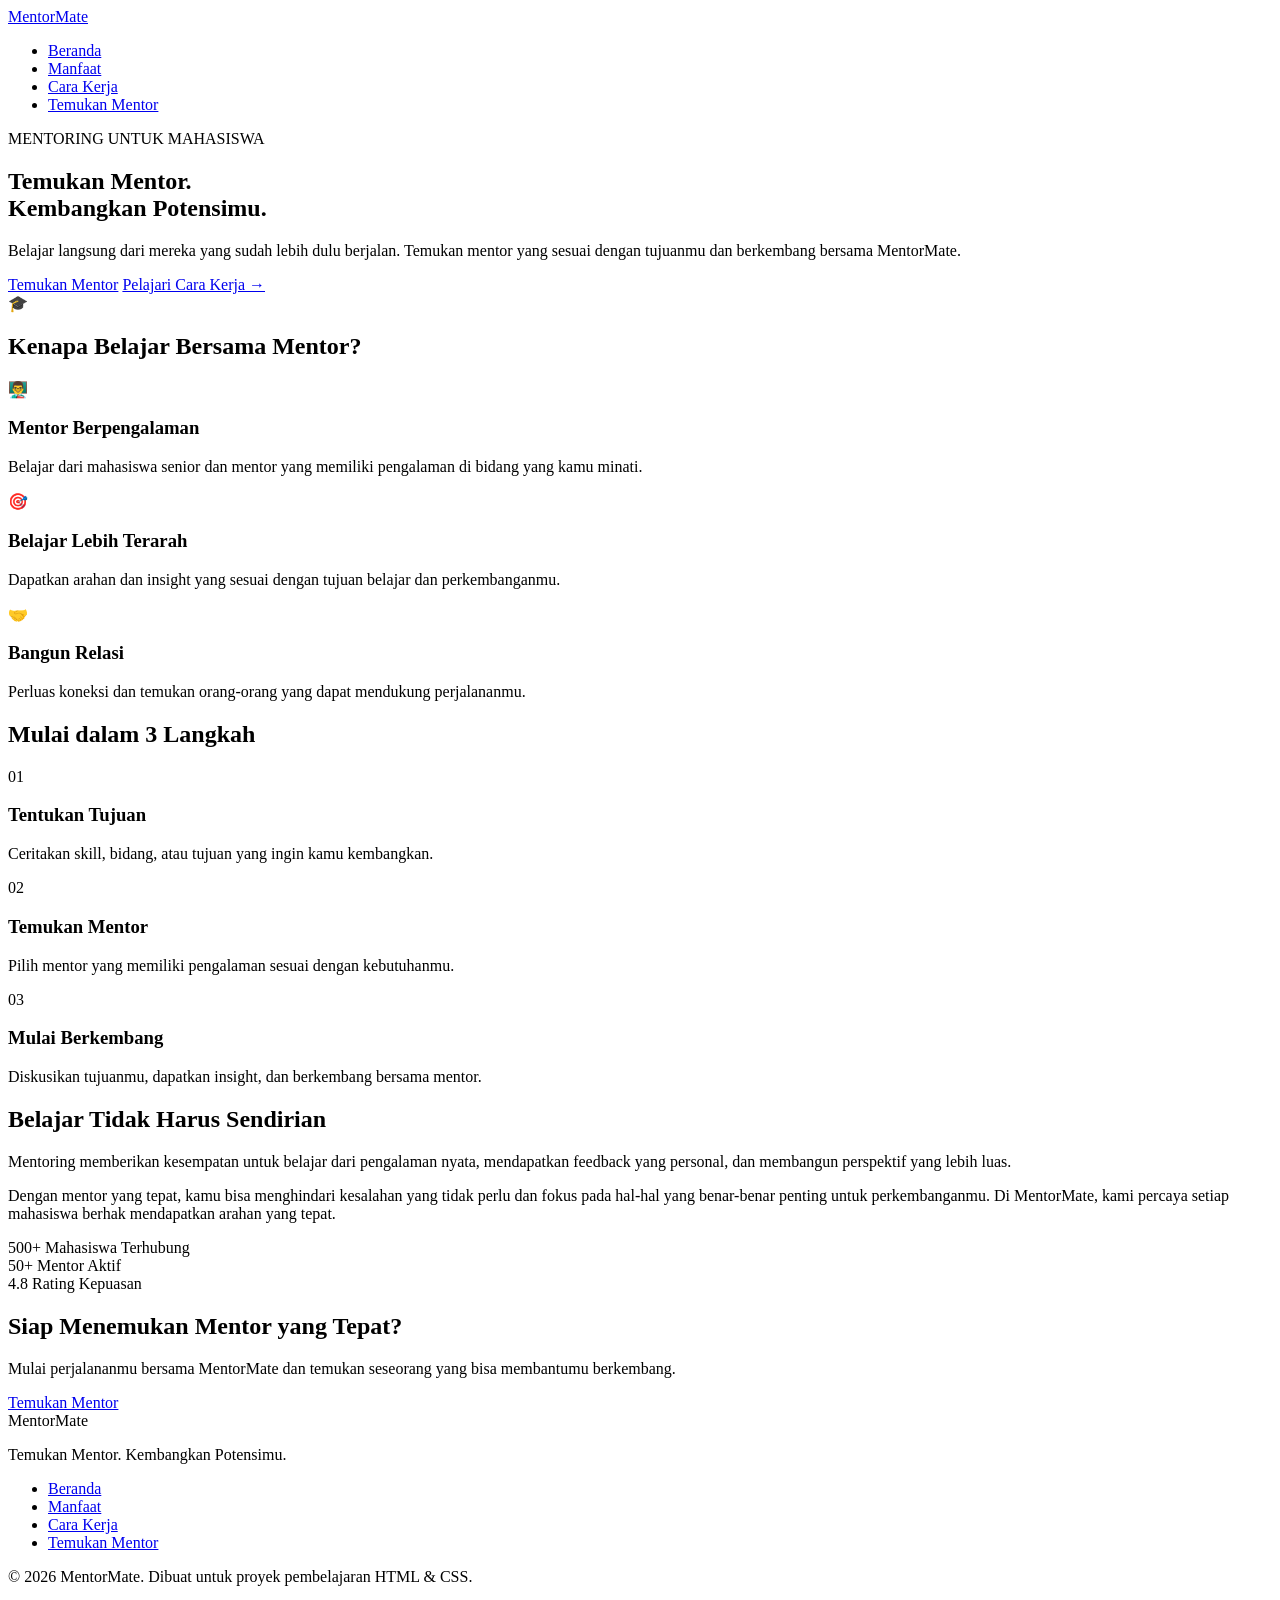
==== mini-project/index.html @ 6e2c063e "feat(mini-project): membuat skeleton" ====
<!DOCTYPE html>
<html lang="id">
<head>
    <meta charset="UTF-8">
    <meta name="viewport" content="width=device-width, initial-scale=1.0">
    <meta name="description" content="MentorMate — Program mentoring mahasiswa. Temukan mentor yang sesuai dengan kebutuhanmu untuk pengembangan akademik, skill, dan karier.">
    <title>MentorMate — Temukan Mentor. Kembangkan Potensimu.</title>
    <link rel="stylesheet" href="css/style.css">
</head>
<body>

    <!-- ==================== Header & Navigation ==================== -->
    <header class="header">
        <nav class="container nav" aria-label="Navigasi utama">
            <a href="#home" class="nav-logo">MentorMate</a>
            <ul class="nav-links">
                <li><a href="#home" class="nav-link">Beranda</a></li>
                <li><a href="#benefits" class="nav-link">Manfaat</a></li>
                <li><a href="#how-it-works" class="nav-link">Cara Kerja</a></li>
                <li><a href="#cta" class="nav-cta">Temukan Mentor</a></li>
            </ul>
        </nav>
    </header>

    <main>

        <!-- ==================== Hero Section ==================== -->
        <section id="home" class="hero">
            <div class="container hero-inner">
                <div class="hero-text">
                    <span class="eyebrow">MENTORING UNTUK MAHASISWA</span>
                    <h1>Temukan Mentor.<br>Kembangkan Potensimu.</h1>
                    <p class="hero-desc">Belajar langsung dari mereka yang sudah lebih dulu berjalan. Temukan mentor yang sesuai dengan tujuanmu dan berkembang bersama MentorMate.</p>
                    <div class="hero-actions">
                        <a href="#cta" class="btn btn-primary">Temukan Mentor</a>
                        <a href="#how-it-works" class="link-arrow">Pelajari Cara Kerja &rarr;</a>
                    </div>
                </div>
                <div class="hero-visual" aria-hidden="true">
                    <div class="hero-illust">
                        <div class="illust-circle illust-circle--lg"></div>
                        <div class="illust-circle illust-circle--md"></div>
                        <div class="illust-circle illust-circle--sm"></div>
                        <span class="illust-emoji">🎓</span>
                    </div>
                </div>
            </div>
        </section>

        <!-- ==================== Benefits Section ==================== -->
        <section id="benefits" class="section benefits">
            <div class="container">
                <h2 class="section-title">Kenapa Belajar Bersama Mentor?</h2>
                <div class="benefits-cards">
                    <article class="card">
                        <span class="card-icon" aria-hidden="true">👨‍🏫</span>
                        <h3 class="card-title">Mentor Berpengalaman</h3>
                        <p class="card-desc">Belajar dari mahasiswa senior dan mentor yang memiliki pengalaman di bidang yang kamu minati.</p>
                    </article>
                    <article class="card">
                        <span class="card-icon" aria-hidden="true">🎯</span>
                        <h3 class="card-title">Belajar Lebih Terarah</h3>
                        <p class="card-desc">Dapatkan arahan dan insight yang sesuai dengan tujuan belajar dan perkembanganmu.</p>
                    </article>
                    <article class="card">
                        <span class="card-icon" aria-hidden="true">🤝</span>
                        <h3 class="card-title">Bangun Relasi</h3>
                        <p class="card-desc">Perluas koneksi dan temukan orang-orang yang dapat mendukung perjalananmu.</p>
                    </article>
                </div>
            </div>
        </section>

        <!-- ==================== How It Works Section ==================== -->
        <section id="how-it-works" class="section how-it-works">
            <div class="container">
                <h2 class="section-title">Mulai dalam 3 Langkah</h2>
                <div class="steps">
                    <div class="step">
                        <span class="step-number" aria-hidden="true">01</span>
                        <h3 class="step-title">Tentukan Tujuan</h3>
                        <p class="step-desc">Ceritakan skill, bidang, atau tujuan yang ingin kamu kembangkan.</p>
                    </div>
                    <div class="step">
                        <span class="step-number" aria-hidden="true">02</span>
                        <h3 class="step-title">Temukan Mentor</h3>
                        <p class="step-desc">Pilih mentor yang memiliki pengalaman sesuai dengan kebutuhanmu.</p>
                    </div>
                    <div class="step">
                        <span class="step-number" aria-hidden="true">03</span>
                        <h3 class="step-title">Mulai Berkembang</h3>
                        <p class="step-desc">Diskusikan tujuanmu, dapatkan insight, dan berkembang bersama mentor.</p>
                    </div>
                </div>
            </div>
        </section>

        <!-- ==================== Why Mentoring Section ==================== -->
        <section id="why-mentoring" class="section why-mentoring">
            <div class="container why-mentoring-inner">
                <div class="why-mentoring-text">
                    <h2>Belajar Tidak Harus Sendirian</h2>
                    <p>Mentoring memberikan kesempatan untuk belajar dari pengalaman nyata, mendapatkan feedback yang personal, dan membangun perspektif yang lebih luas.</p>
                    <p>Dengan mentor yang tepat, kamu bisa menghindari kesalahan yang tidak perlu dan fokus pada hal-hal yang benar-benar penting untuk perkembanganmu. Di MentorMate, kami percaya setiap mahasiswa berhak mendapatkan arahan yang tepat.</p>
                </div>
                <div class="why-mentoring-stats">
                    <div class="stat">
                        <span class="stat-number">500+</span>
                        <span class="stat-label">Mahasiswa Terhubung</span>
                    </div>
                    <div class="stat">
                        <span class="stat-number">50+</span>
                        <span class="stat-label">Mentor Aktif</span>
                    </div>
                    <div class="stat">
                        <span class="stat-number">4.8</span>
                        <span class="stat-label">Rating Kepuasan</span>
                    </div>
                </div>
            </div>
        </section>

        <!-- ==================== CTA Section ==================== -->
        <section id="cta" class="section cta-section">
            <div class="container cta-inner">
                <h2 class="section-title">Siap Menemukan Mentor yang Tepat?</h2>
                <p class="cta-desc">Mulai perjalananmu bersama MentorMate dan temukan seseorang yang bisa membantumu berkembang.</p>
                <a href="#home" class="btn btn-primary btn-lg">Temukan Mentor</a>
            </div>
        </section>

    </main>

    <!-- ==================== Footer ==================== -->
    <footer class="footer">
        <div class="container footer-inner">
            <div class="footer-brand">
                <span class="footer-logo">MentorMate</span>
                <p class="footer-tagline">Temukan Mentor. Kembangkan Potensimu.</p>
            </div>
            <nav class="footer-nav" aria-label="Navigasi footer">
                <ul class="footer-links">
                    <li><a href="#home">Beranda</a></li>
                    <li><a href="#benefits">Manfaat</a></li>
                    <li><a href="#how-it-works">Cara Kerja</a></li>
                    <li><a href="#cta">Temukan Mentor</a></li>
                </ul>
            </nav>
            <p class="footer-copyright">&copy; 2026 MentorMate. Dibuat untuk proyek pembelajaran HTML &amp; CSS.</p>
        </div>
    </footer>

</body>
</html>
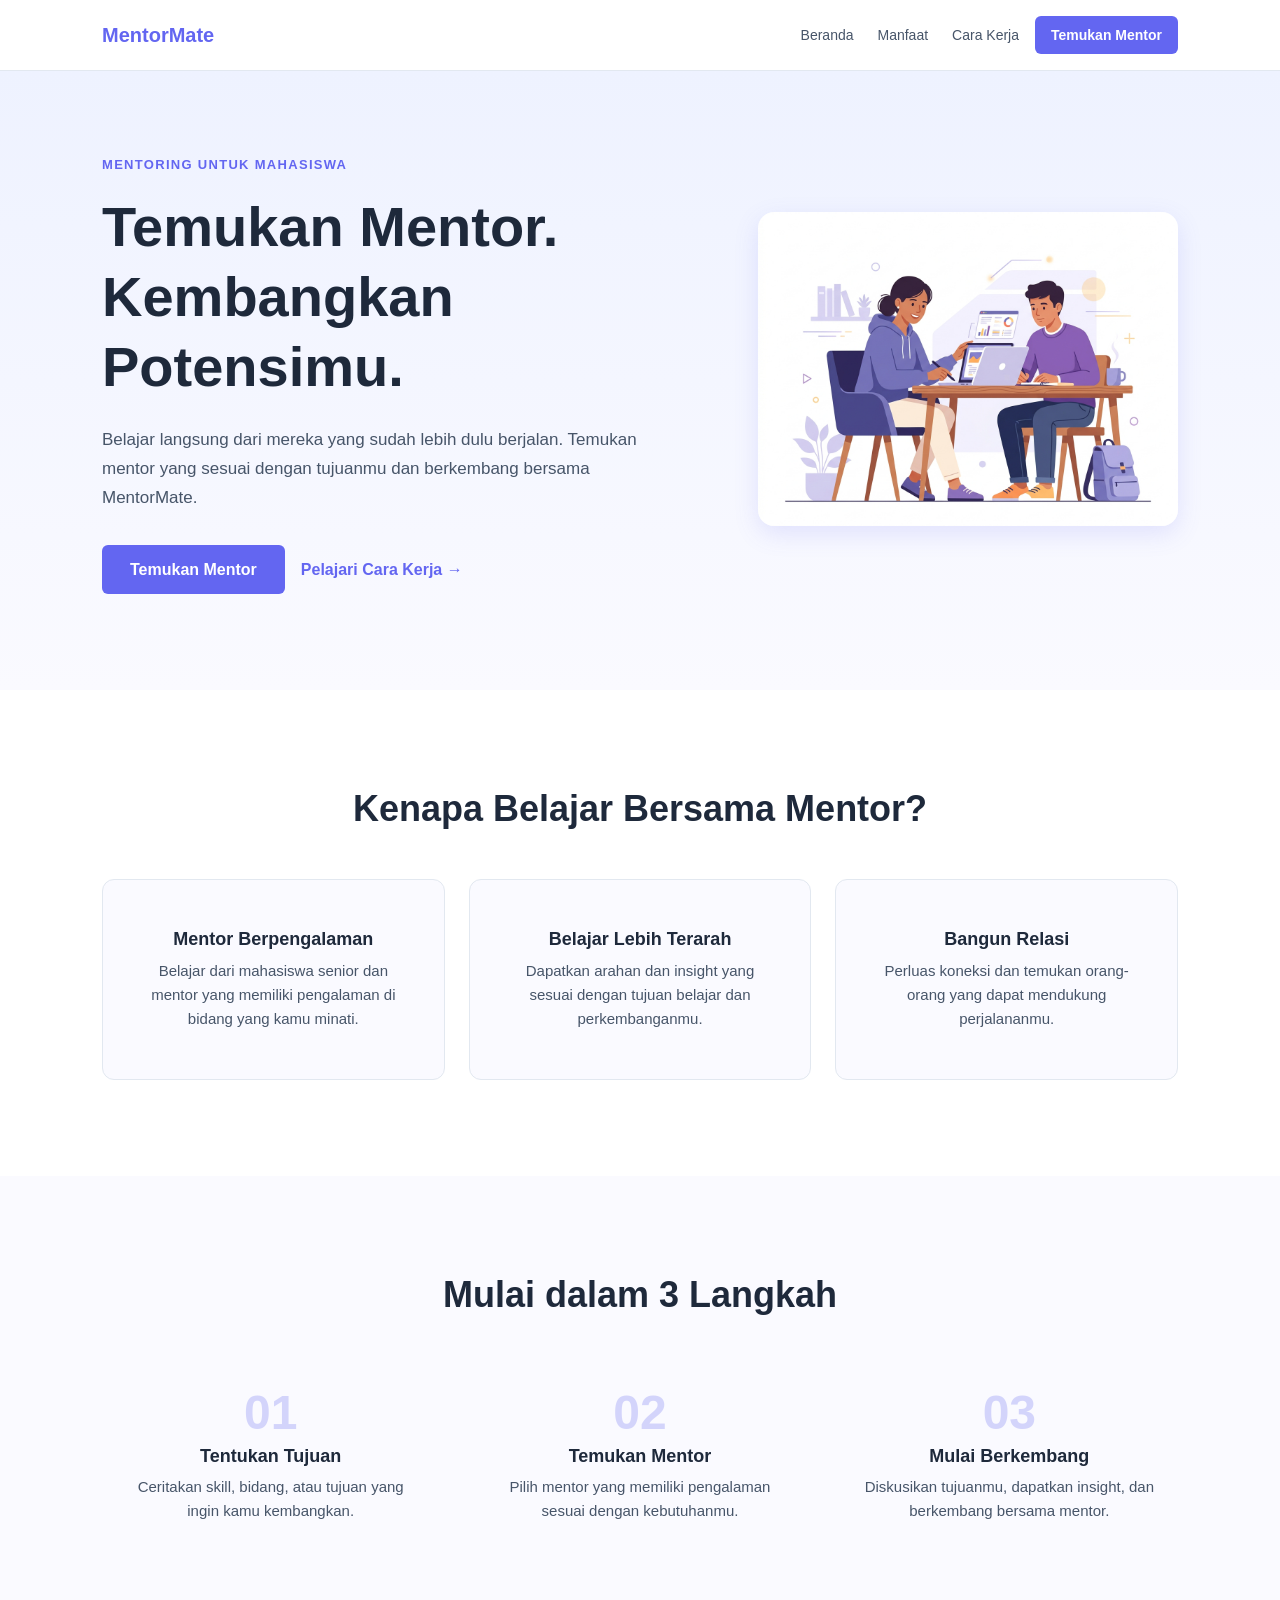
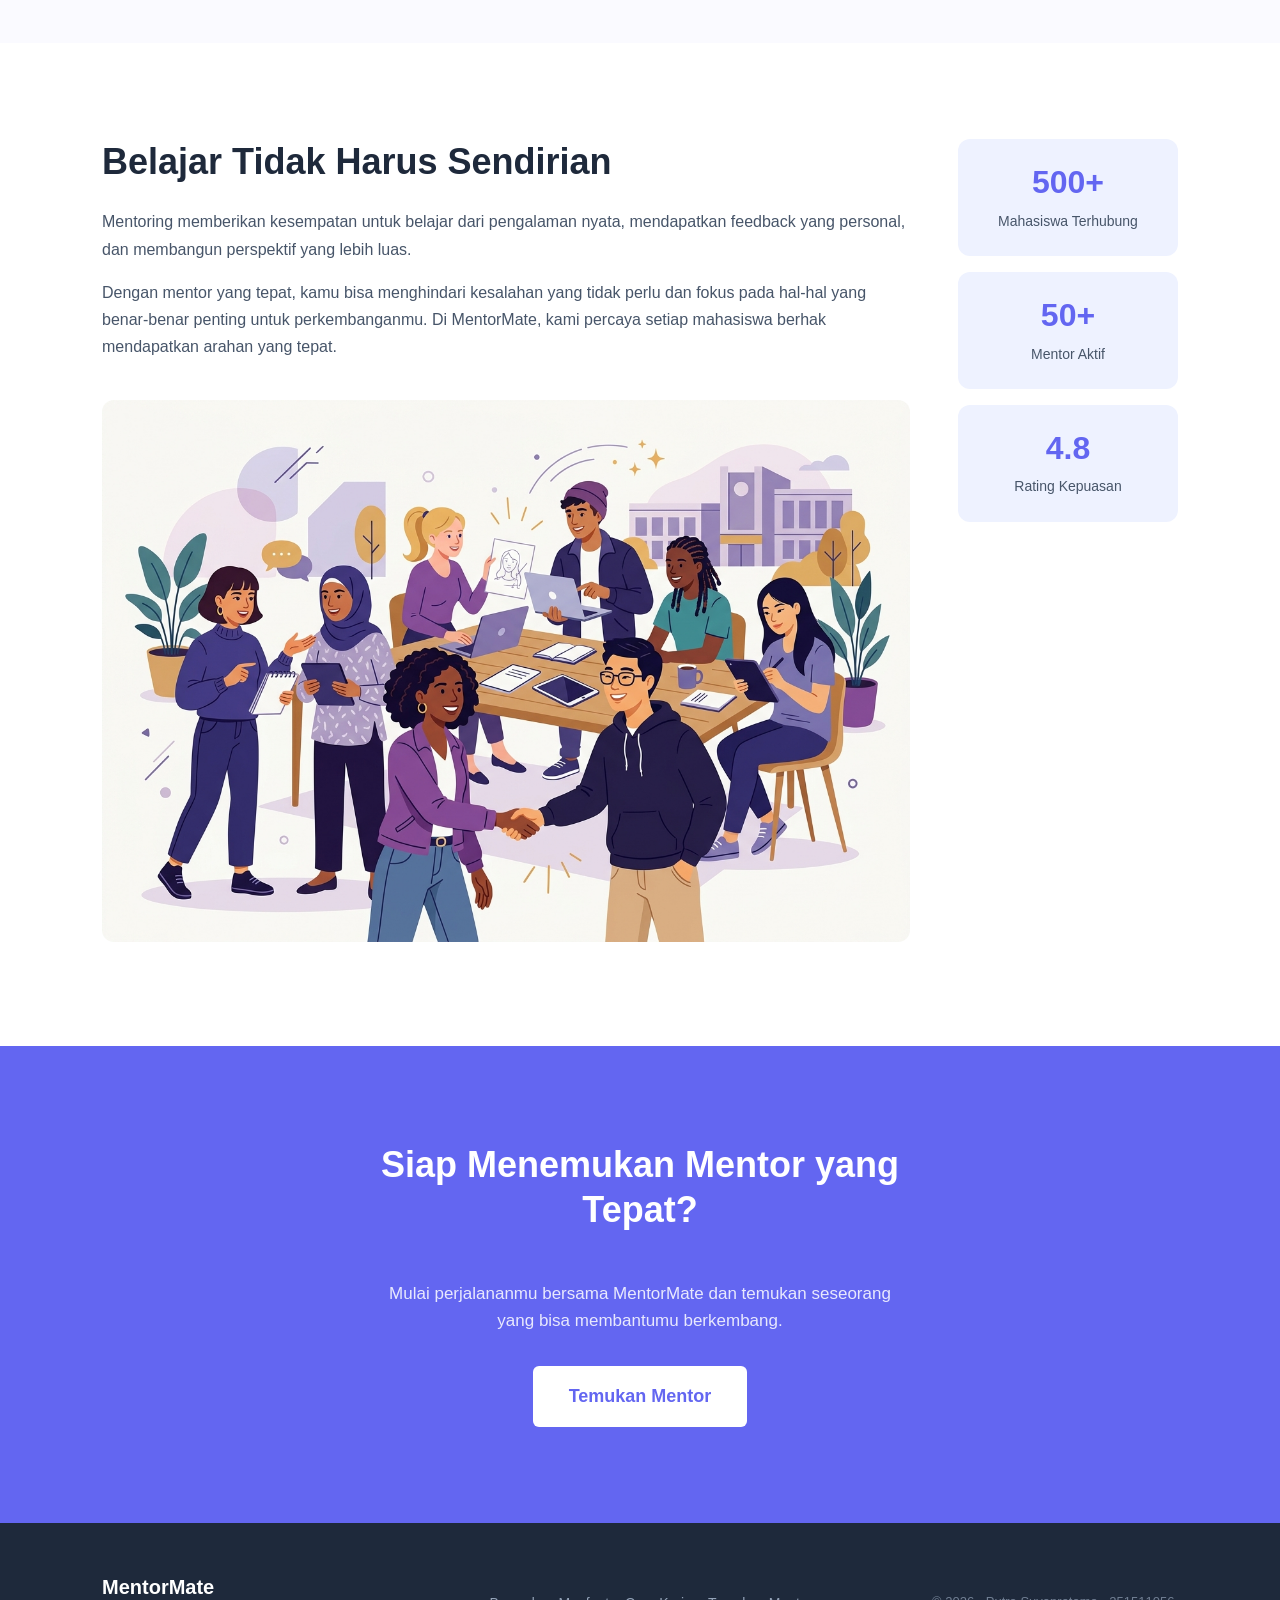
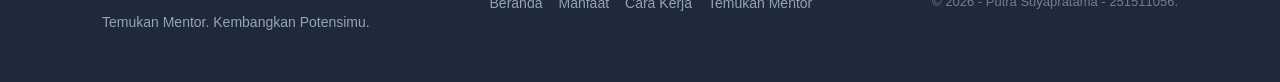
==== commit 0e95f46d: "feat(mini-project): add image" ====
--- a/mini-project/index.html
+++ b/mini-project/index.html
@@ -9,7 +9,6 @@
 </head>
 <body>
 
-    <!-- ==================== Header & Navigation ==================== -->
     <header class="header">
         <nav class="container nav" aria-label="Navigasi utama">
             <a href="#home" class="nav-logo">MentorMate</a>
@@ -24,7 +23,6 @@
 
     <main>
 
-        <!-- ==================== Hero Section ==================== -->
         <section id="home" class="hero">
             <div class="container hero-inner">
                 <div class="hero-text">
@@ -36,34 +34,25 @@
                         <a href="#how-it-works" class="link-arrow">Pelajari Cara Kerja &rarr;</a>
                     </div>
                 </div>
-                <div class="hero-visual" aria-hidden="true">
-                    <div class="hero-illust">
-                        <div class="illust-circle illust-circle--lg"></div>
-                        <div class="illust-circle illust-circle--md"></div>
-                        <div class="illust-circle illust-circle--sm"></div>
-                        <span class="illust-emoji">🎓</span>
-                    </div>
+                <div class="hero-visual">
+                    <img src="assets/hero-mentoring.jpg" alt="Ilustrasi mentor dan mahasiswa belajar bersama di depan laptop" class="hero-img">
                 </div>
             </div>
         </section>
 
-        <!-- ==================== Benefits Section ==================== -->
         <section id="benefits" class="section benefits">
             <div class="container">
                 <h2 class="section-title">Kenapa Belajar Bersama Mentor?</h2>
                 <div class="benefits-cards">
                     <article class="card">
-                        <span class="card-icon" aria-hidden="true">👨‍🏫</span>
                         <h3 class="card-title">Mentor Berpengalaman</h3>
                         <p class="card-desc">Belajar dari mahasiswa senior dan mentor yang memiliki pengalaman di bidang yang kamu minati.</p>
                     </article>
                     <article class="card">
-                        <span class="card-icon" aria-hidden="true">🎯</span>
                         <h3 class="card-title">Belajar Lebih Terarah</h3>
                         <p class="card-desc">Dapatkan arahan dan insight yang sesuai dengan tujuan belajar dan perkembanganmu.</p>
                     </article>
                     <article class="card">
-                        <span class="card-icon" aria-hidden="true">🤝</span>
                         <h3 class="card-title">Bangun Relasi</h3>
                         <p class="card-desc">Perluas koneksi dan temukan orang-orang yang dapat mendukung perjalananmu.</p>
                     </article>
@@ -71,7 +60,6 @@
             </div>
         </section>
 
-        <!-- ==================== How It Works Section ==================== -->
         <section id="how-it-works" class="section how-it-works">
             <div class="container">
                 <h2 class="section-title">Mulai dalam 3 Langkah</h2>
@@ -95,13 +83,13 @@
             </div>
         </section>
 
-        <!-- ==================== Why Mentoring Section ==================== -->
         <section id="why-mentoring" class="section why-mentoring">
             <div class="container why-mentoring-inner">
                 <div class="why-mentoring-text">
                     <h2>Belajar Tidak Harus Sendirian</h2>
                     <p>Mentoring memberikan kesempatan untuk belajar dari pengalaman nyata, mendapatkan feedback yang personal, dan membangun perspektif yang lebih luas.</p>
                     <p>Dengan mentor yang tepat, kamu bisa menghindari kesalahan yang tidak perlu dan fokus pada hal-hal yang benar-benar penting untuk perkembanganmu. Di MentorMate, kami percaya setiap mahasiswa berhak mendapatkan arahan yang tepat.</p>
+                    <img src="assets/why-mentoring.jpg" alt="Ilustrasi kelompok mahasiswa berkolaborasi dan membangun koneksi bersama" class="why-mentoring-img">
                 </div>
                 <div class="why-mentoring-stats">
                     <div class="stat">
@@ -120,7 +108,6 @@
             </div>
         </section>
 
-        <!-- ==================== CTA Section ==================== -->
         <section id="cta" class="section cta-section">
             <div class="container cta-inner">
                 <h2 class="section-title">Siap Menemukan Mentor yang Tepat?</h2>
@@ -131,7 +118,6 @@
 
     </main>
 
-    <!-- ==================== Footer ==================== -->
     <footer class="footer">
         <div class="container footer-inner">
             <div class="footer-brand">
@@ -146,7 +132,7 @@
                     <li><a href="#cta">Temukan Mentor</a></li>
                 </ul>
             </nav>
-            <p class="footer-copyright">&copy; 2026 MentorMate. Dibuat untuk proyek pembelajaran HTML &amp; CSS.</p>
+            <p class="footer-copyright">&copy; 2026 - Putra Suyapratama - 251511056. </p>
         </div>
     </footer>
 
--- a/mini-project/css/style.css
+++ b/mini-project/css/style.css
@@ -0,0 +1,638 @@
+/* ========================================
+   1. Design Tokens (CSS Variables)
+   ======================================== */
+:root {
+    /* Warna */
+    --color-primary: #6366F1;
+    --color-primary-hover: #4F46E5;
+    --color-primary-light: #EEF2FF;
+    --color-text: #1E293B;
+    --color-text-secondary: #475569;
+    --color-muted: #94A3B8;
+    --color-bg: #FAFAFF;
+    --color-surface: #FFFFFF;
+    --color-border: #E2E8F0;
+
+    /* Spacing */
+    --space-xs: 0.5rem;
+    --space-sm: 1rem;
+    --space-md: 1.5rem;
+    --space-lg: 2rem;
+    --space-xl: 3rem;
+    --space-2xl: 4rem;
+    --space-section: 5rem;
+
+    /* Border Radius */
+    --radius-sm: 0.375rem;
+    --radius-md: 0.75rem;
+    --radius-lg: 1rem;
+    --radius-full: 50%;
+
+    /* Font */
+    --font-family: -apple-system, BlinkMacSystemFont, "Segoe UI", Roboto,
+        "Helvetica Neue", Arial, sans-serif;
+}
+
+/* ========================================
+   2. Reset & Base
+   ======================================== */
+*,
+*::before,
+*::after {
+    box-sizing: border-box;
+    margin: 0;
+    padding: 0;
+}
+
+html {
+    scroll-behavior: smooth;
+    scroll-padding-top: 5rem;
+}
+
+body {
+    font-family: var(--font-family);
+    font-size: 1rem;
+    line-height: 1.6;
+    color: var(--color-text);
+    background-color: var(--color-bg);
+}
+
+ul {
+    list-style: none;
+}
+
+a {
+    color: inherit;
+    text-decoration: none;
+}
+
+/* ========================================
+   3. Typography
+   ======================================== */
+h1,
+h2,
+h3 {
+    line-height: 1.25;
+    color: var(--color-text);
+}
+
+h1 {
+    font-size: 2.25rem;
+    font-weight: 800;
+}
+
+h2 {
+    font-size: 1.75rem;
+    font-weight: 700;
+}
+
+h3 {
+    font-size: 1.125rem;
+    font-weight: 600;
+}
+
+p {
+    color: var(--color-text-secondary);
+}
+
+/* ========================================
+   4. Layout & Container
+   ======================================== */
+.container {
+    width: min(100%, 1140px);
+    margin-inline: auto;
+    padding-inline: var(--space-sm);
+}
+
+.section {
+    padding-block: var(--space-section);
+}
+
+.section-title {
+    text-align: center;
+    margin-bottom: var(--space-xl);
+}
+
+/* ========================================
+   5. Buttons & Links
+   ======================================== */
+.btn {
+    display: inline-block;
+    padding: 0.75rem 1.75rem;
+    border-radius: var(--radius-sm);
+    font-size: 1rem;
+    font-weight: 600;
+    text-align: center;
+    transition: background-color 0.2s, transform 0.2s;
+}
+
+.btn-primary {
+    background-color: var(--color-primary);
+    color: var(--color-surface);
+}
+
+.btn-primary:hover {
+    background-color: var(--color-primary-hover);
+    transform: translateY(-1px);
+}
+
+.btn-lg {
+    padding: 1rem 2.25rem;
+    font-size: 1.125rem;
+}
+
+.link-arrow {
+    color: var(--color-primary);
+    font-weight: 600;
+    transition: color 0.2s;
+}
+
+.link-arrow:hover {
+    color: var(--color-primary-hover);
+}
+
+/* Focus States — Accessibility */
+a:focus-visible,
+.btn:focus-visible {
+    outline: 3px solid var(--color-primary);
+    outline-offset: 3px;
+    border-radius: var(--radius-sm);
+}
+
+/* ========================================
+   6. Header & Navigation
+   ======================================== */
+.header {
+    position: sticky;
+    top: 0;
+    z-index: 100;
+    background-color: var(--color-surface);
+    border-bottom: 1px solid var(--color-border);
+}
+
+.nav {
+    display: flex;
+    flex-wrap: wrap;
+    align-items: center;
+    justify-content: center;
+    gap: var(--space-xs);
+    padding-block: var(--space-sm);
+}
+
+.nav-logo {
+    width: 100%;
+    text-align: center;
+    font-size: 1.25rem;
+    font-weight: 800;
+    color: var(--color-primary);
+}
+
+.nav-links {
+    display: flex;
+    flex-wrap: wrap;
+    align-items: center;
+    justify-content: center;
+    gap: var(--space-xs);
+}
+
+.nav-link {
+    padding: var(--space-xs);
+    font-size: 0.875rem;
+    color: var(--color-text-secondary);
+    transition: color 0.2s;
+}
+
+.nav-link:hover {
+    color: var(--color-primary);
+}
+
+.nav-cta {
+    display: inline-block;
+    padding: 0.5rem 1rem;
+    background-color: var(--color-primary);
+    color: var(--color-surface);
+    border-radius: var(--radius-sm);
+    font-size: 0.875rem;
+    font-weight: 600;
+    transition: background-color 0.2s;
+}
+
+.nav-cta:hover {
+    background-color: var(--color-primary-hover);
+}
+
+/* ========================================
+   7. Hero Section
+   ======================================== */
+.hero {
+    padding-block: var(--space-2xl) var(--space-section);
+    background: linear-gradient(180deg, var(--color-primary-light) 0%, var(--color-bg) 100%);
+}
+
+.hero-inner {
+    display: flex;
+    flex-direction: column;
+    align-items: center;
+    gap: var(--space-xl);
+    text-align: center;
+}
+
+.hero-text {
+    max-width: 540px;
+}
+
+.eyebrow {
+    display: inline-block;
+    margin-bottom: var(--space-sm);
+    font-size: 0.8125rem;
+    font-weight: 700;
+    letter-spacing: 0.1em;
+    color: var(--color-primary);
+}
+
+.hero-desc {
+    margin-top: var(--space-md);
+    font-size: 1.0625rem;
+    line-height: 1.7;
+}
+
+.hero-actions {
+    display: flex;
+    flex-wrap: wrap;
+    align-items: center;
+    justify-content: center;
+    gap: var(--space-sm);
+    margin-top: var(--space-lg);
+}
+
+/* Hero Image — responsive */
+.hero-img {
+    width: 100%;
+    max-width: 400px;
+    height: auto;
+    border-radius: var(--radius-lg);
+    box-shadow: 0 8px 24px rgba(99, 102, 241, 0.15);
+}
+
+/* Why Mentoring Image */
+.why-mentoring-img {
+    width: 100%;
+    height: auto;
+    border-radius: var(--radius-md);
+    margin-top: var(--space-md);
+}
+
+
+/* ========================================
+   8. Benefits Section
+   ======================================== */
+.benefits {
+    background-color: var(--color-surface);
+}
+
+/* Flexbox layout dengan flex-wrap (MP-06) */
+.benefits-cards {
+    display: flex;
+    flex-wrap: wrap;
+    gap: var(--space-md);
+    justify-content: center;
+}
+
+.card {
+    flex: 1 1 280px;
+    max-width: 400px;
+    padding: var(--space-lg);
+    background-color: var(--color-bg);
+    border: 1px solid var(--color-border);
+    border-radius: var(--radius-md);
+    text-align: center;
+    transition: transform 0.2s, box-shadow 0.2s;
+}
+
+.card:hover {
+    transform: translateY(-4px);
+    box-shadow: 0 8px 24px rgba(99, 102, 241, 0.1);
+}
+
+.card-icon {
+    display: block;
+    font-size: 2.5rem;
+    margin-bottom: var(--space-sm);
+    line-height: 1;
+}
+
+.card-title {
+    margin-bottom: var(--space-xs);
+}
+
+.card-desc {
+    font-size: 0.9375rem;
+    line-height: 1.6;
+}
+
+/* ========================================
+   9. How It Works Section
+   ======================================== */
+.how-it-works {
+    background-color: var(--color-bg);
+}
+
+.steps {
+    display: flex;
+    flex-direction: column;
+    gap: var(--space-lg);
+}
+
+.step {
+    text-align: center;
+    padding: var(--space-md);
+}
+
+.step-number {
+    display: block;
+    font-size: 3rem;
+    font-weight: 800;
+    color: var(--color-primary);
+    opacity: 0.25;
+    line-height: 1;
+    margin-bottom: var(--space-xs);
+}
+
+.step-title {
+    margin-bottom: var(--space-xs);
+}
+
+.step-desc {
+    max-width: 320px;
+    margin-inline: auto;
+    font-size: 0.9375rem;
+}
+
+/* ========================================
+   10. Why Mentoring Section
+   ======================================== */
+.why-mentoring {
+    background-color: var(--color-surface);
+}
+
+.why-mentoring-inner {
+    display: flex;
+    flex-direction: column;
+    gap: var(--space-xl);
+}
+
+.why-mentoring-text h2 {
+    margin-bottom: var(--space-md);
+}
+
+.why-mentoring-text p {
+    margin-bottom: var(--space-sm);
+    line-height: 1.7;
+}
+
+.why-mentoring-stats {
+    display: flex;
+    flex-direction: column;
+    gap: var(--space-sm);
+    align-items: center;
+}
+
+.stat {
+    width: 100%;
+    max-width: 300px;
+    padding: var(--space-md);
+    background-color: var(--color-primary-light);
+    border-radius: var(--radius-md);
+    text-align: center;
+}
+
+.stat-number {
+    display: block;
+    font-size: 2rem;
+    font-weight: 800;
+    color: var(--color-primary);
+    line-height: 1.2;
+}
+
+.stat-label {
+    display: block;
+    margin-top: var(--space-xs);
+    font-size: 0.875rem;
+    color: var(--color-text-secondary);
+    font-weight: 500;
+}
+
+/* ========================================
+   11. CTA Section
+   ======================================== */
+.cta-section {
+    background-color: var(--color-primary);
+    color: var(--color-surface);
+}
+
+.cta-inner {
+    text-align: center;
+    max-width: 600px;
+    margin-inline: auto;
+}
+
+.cta-section .section-title {
+    color: var(--color-surface);
+}
+
+.cta-desc {
+    color: rgba(255, 255, 255, 0.85);
+    margin-bottom: var(--space-lg);
+    font-size: 1.0625rem;
+}
+
+/* Tombol CTA dibalik warnanya agar kontras */
+.cta-section .btn-primary {
+    background-color: var(--color-surface);
+    color: var(--color-primary);
+}
+
+.cta-section .btn-primary:hover {
+    background-color: var(--color-primary-light);
+}
+
+/* Focus state pada background gelap */
+.cta-section .btn:focus-visible {
+    outline-color: var(--color-surface);
+}
+
+/* ========================================
+   12. Footer
+   ======================================== */
+.footer {
+    padding-block: var(--space-xl);
+    background-color: var(--color-text);
+    color: var(--color-muted);
+}
+
+.footer-inner {
+    display: flex;
+    flex-direction: column;
+    align-items: center;
+    gap: var(--space-md);
+    text-align: center;
+}
+
+.footer-logo {
+    font-size: 1.25rem;
+    font-weight: 800;
+    color: var(--color-surface);
+}
+
+.footer-tagline {
+    font-size: 0.875rem;
+    color: var(--color-muted);
+    margin-top: var(--space-xs);
+}
+
+.footer-links {
+    display: flex;
+    flex-wrap: wrap;
+    justify-content: center;
+    gap: var(--space-sm);
+}
+
+.footer-links a {
+    font-size: 0.875rem;
+    color: var(--color-muted);
+    transition: color 0.2s;
+}
+
+.footer-links a:hover {
+    color: var(--color-surface);
+}
+
+/* Focus state pada background gelap */
+.footer a:focus-visible {
+    outline-color: var(--color-surface);
+}
+
+.footer-copyright {
+    font-size: 0.8125rem;
+    color: var(--color-muted);
+    opacity: 0.7;
+}
+
+/* ========================================
+   13. Responsive — Tablet (min-width: 768px)
+   ======================================== */
+@media (min-width: 768px) {
+    h1 {
+        font-size: 3rem;
+    }
+
+    h2 {
+        font-size: 2rem;
+    }
+
+    .container {
+        padding-inline: var(--space-lg);
+    }
+
+    /* Navigation — logo kiri, links kanan */
+    .nav {
+        justify-content: space-between;
+    }
+
+    .nav-logo {
+        width: auto;
+        text-align: left;
+    }
+
+    /* Hero — dua kolom */
+    .hero-inner {
+        flex-direction: row;
+        justify-content: space-between;
+        text-align: left;
+    }
+
+    .hero-text {
+        flex: 1;
+    }
+
+    .hero-visual {
+        flex-shrink: 0;
+    }
+
+    .hero-actions {
+        justify-content: flex-start;
+    }
+
+    .hero-img {
+        max-width: 320px;
+    }
+
+    /* Steps — horizontal */
+    .steps {
+        flex-direction: row;
+        justify-content: center;
+    }
+
+    .step {
+        flex: 1;
+    }
+
+    /* Why Mentoring — dua kolom */
+    .why-mentoring-inner {
+        flex-direction: row;
+        align-items: flex-start;
+    }
+
+    .why-mentoring-text {
+        flex: 1;
+    }
+
+    .why-mentoring-stats {
+        flex-shrink: 0;
+        width: 200px;
+    }
+
+    .stat {
+        max-width: none;
+    }
+
+    /* Footer — row layout */
+    .footer-inner {
+        flex-direction: row;
+        justify-content: space-between;
+        text-align: left;
+    }
+}
+
+/* ========================================
+   14. Responsive — Desktop (min-width: 1024px)
+   ======================================== */
+@media (min-width: 1024px) {
+    h1 {
+        font-size: 3.5rem;
+    }
+
+    h2 {
+        font-size: 2.25rem;
+    }
+
+    .section {
+        padding-block: 6rem;
+    }
+
+    .hero {
+        padding-block: 5rem 6rem;
+    }
+
+    .hero-img {
+        max-width: 420px;
+    }
+
+    .card {
+        padding: var(--space-xl);
+    }
+
+    .why-mentoring-stats {
+        width: 220px;
+    }
+}
